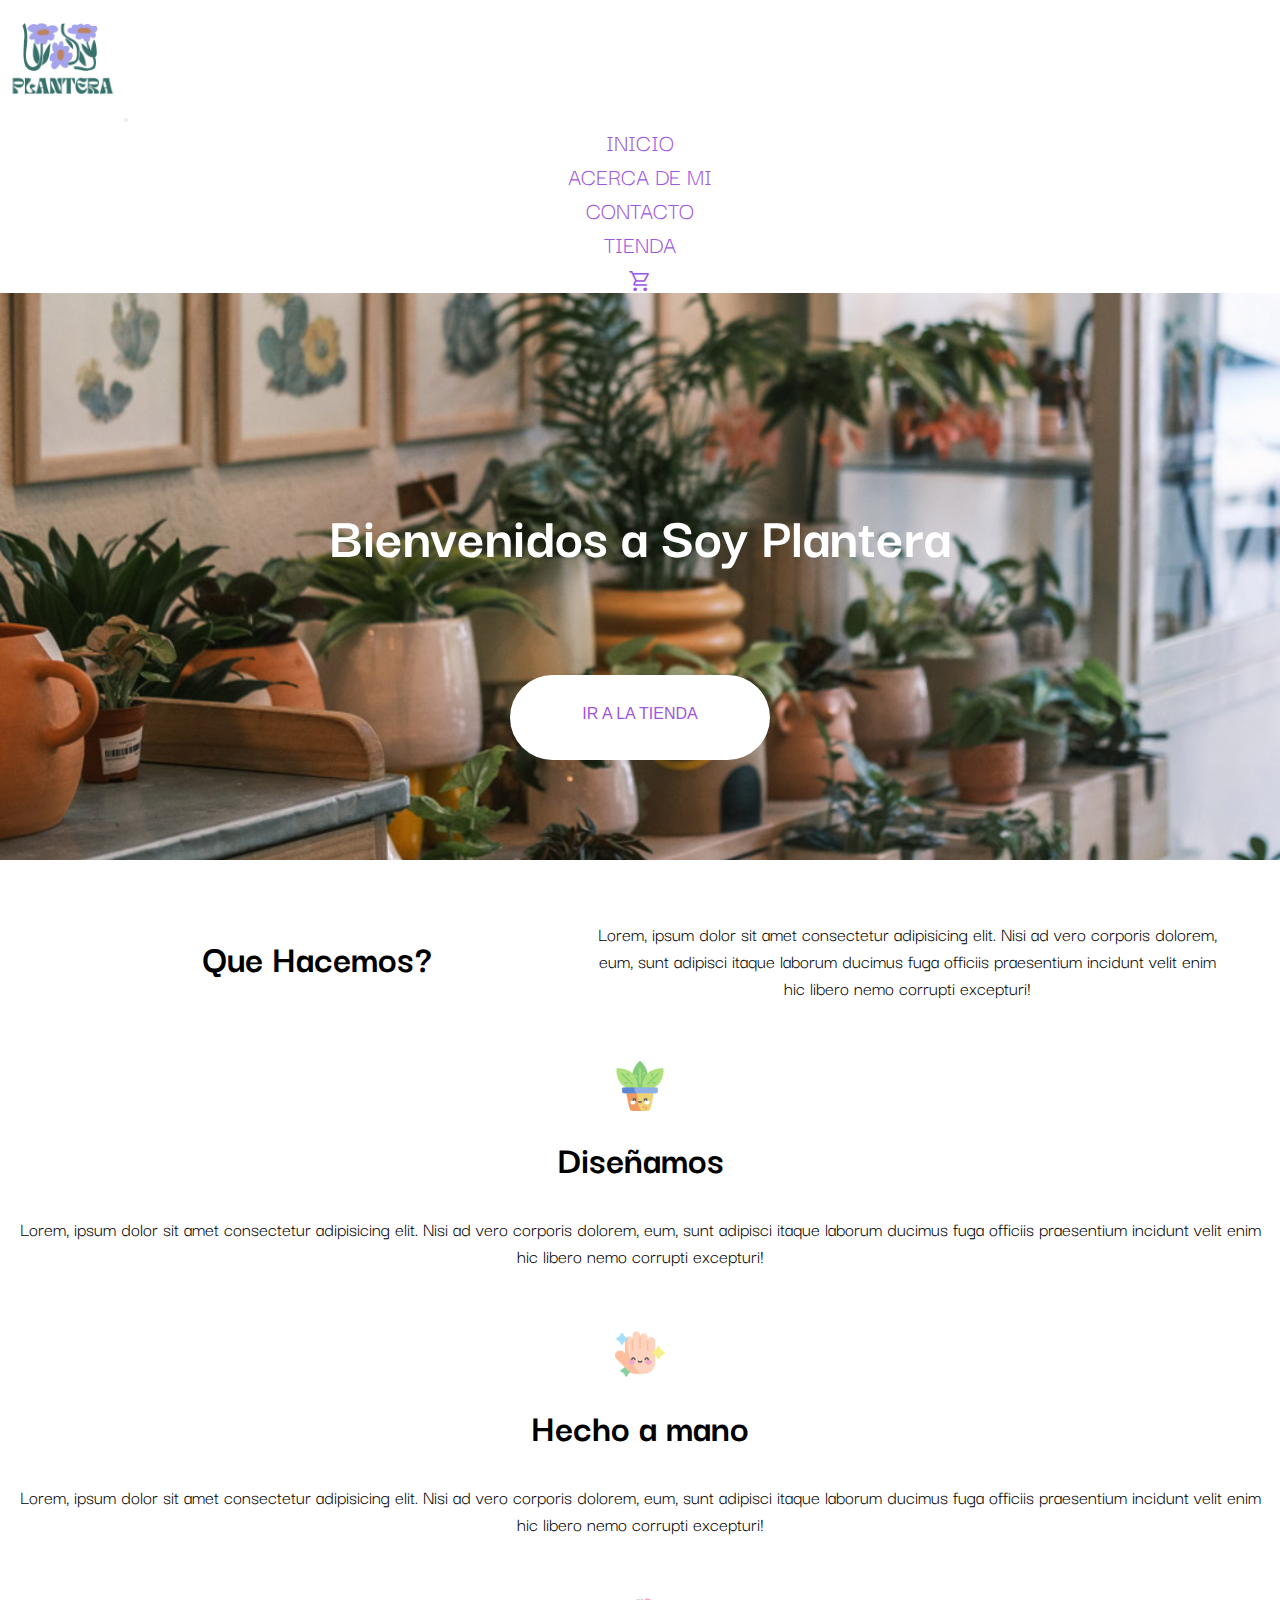
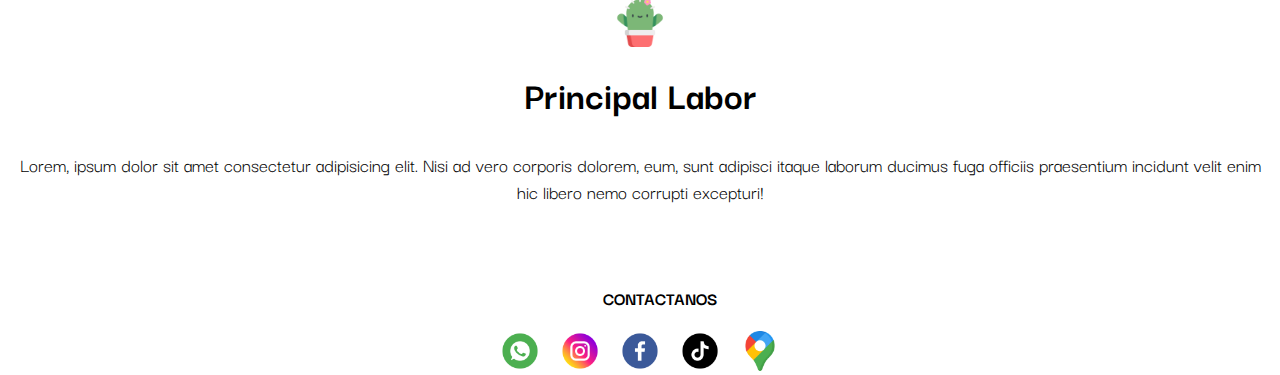
==== index.html @ 93503303 "actualice el footer" ====
<!DOCTYPE html>
<html lang="en">
<head>
    <meta charset="UTF-8">
    <meta http-equiv="X-UA-Compatible" content="IE=edge">
    <meta name="viewport" content="width=device-width, initial-scale=1.0">
    <link rel="shorcut icon" href="images/WatercolorLogo.png">
    <!-- CSS only -->
        <link href="https://cdn.jsdelivr.net/npm/bootstrap@5.2.0/dist/css/bootstrap.min.css" rel="stylesheet" integrity="sha384-gH2yIJqKdNHPEq0n4Mqa/HGKIhSkIHeL5AyhkYV8i59U5AR6csBvApHHNl/vI1Bx" crossorigin="anonymous">
    <link rel="stylesheet" href="./css/style.css">
    <link rel="stylesheet" href="./css/reset.css">
    <link rel="preconnect" href="https://fonts.googleapis.com">
    <link rel="preconnect" href="https://fonts.gstatic.com" crossorigin>
    <link href="https://fonts.googleapis.com/css2?family=Darker+Grotesque&display=swap" rel="stylesheet">
    <link rel="stylesheet" href="https://fonts.googleapis.com/css2?family=Material+Symbols+Outlined:opsz,wght,FILL,GRAD@20..48,100..700,0..1,-50..200" />
    <title>Soy Plantera</title>
</head>
<body> 
    <header class="container-fluid">
        <nav class="navbar navbar-expand-lg row">
            <div class="container-fluid">
                <a class="col-7" href="./index.html"><img class="header__Logo" src="./images/WatercolorLogo.png" alt="logo"/></a>
                <button class="navbar-toggler" type="button" data-bs-toggle="collapse" data-bs-target="#navbarNav" aria-controls="navbarNav" aria-expanded="false" aria-label="Toggle navigation">
                    <span class="navbar-toggler-icon"></span>
                </button>
                <div class="collapse navbar-collapse" id="navbarNav">
                    <ul class="navbar-nav">
                        <li class="nav-item">
                            <a class="nav-link" aria-current="page" href="./index.html">INICIO</a>
                        </li>
                        <li class="nav-item">
                            <a class="nav-link" href="./pages/acercademi.html">ACERCA DE MI</a>
                        </li>
                        <li class="nav-item">
                            <a class="nav-link" href="./pages/contacto.html">CONTACTO</a>
                        </li>
                        <li class="nav-item">
                            <a class="nav-link" href="./pages/tienda.html">TIENDA</a>
                        </li>
                        <li>
                            <a class="nav-link" href="#">
                            <span class="material-symbols-outlined">shopping_cart</span>
                            </a>    
                        </li>
                    </ul>
                </div>
            </div>
        </nav>
    </header>
    <main class="container-fluid">
        <aside class="indexMain1 row">
            <div class="col-12">
                <h1>Bienvenidos a Soy Plantera</h1>
                <a class="button" href="./pages/tienda.html">IR A LA TIENDA</a>
            </div>
        </aside>
        <aside class="indexMain2 row">
            <div class="col-12">
                <h2 class="titulos">Que Hacemos?</h2>
                <p class="parrafos">Lorem, ipsum dolor sit amet consectetur adipisicing elit. Nisi ad vero corporis dolorem, eum, sunt adipisci itaque laborum ducimus fuga officiis praesentium incidunt velit enim hic libero nemo corrupti excepturi!</p>
            </div>
        </aside>
        <aside class="row">   
            <div class="col-md-4 col-sm-12 indexMain3">
                <img class="indexEmojis" src="./images/emojis/plant.png" alt="planta con carita feliz"/>
                <h2 class="titulos">Diseñamos</h2>
                <p class="parrafos">Lorem, ipsum dolor sit amet consectetur adipisicing elit. Nisi ad vero corporis dolorem, eum, sunt adipisci itaque laborum ducimus fuga officiis praesentium incidunt velit enim hic libero nemo corrupti excepturi!</p>
            </div>
            <div class="col-md-4 col-sm-12 indexMain3">
                <img class="indexEmojis" src="./images/emojis/hand.png" alt="mano con carita feliz"/>
                <h2 class="titulos">Hecho a mano</h2>
                <p class="parrafos">Lorem, ipsum dolor sit amet consectetur adipisicing elit. Nisi ad vero corporis dolorem, eum, sunt adipisci itaque laborum ducimus fuga officiis praesentium incidunt velit enim hic libero nemo corrupti excepturi!</p>
            </div>
            <div class="col-md-4 col-sm-12 indexMain3">
                <img class="indexEmojis" src="./images/emojis/cactus.png" alt="cactus con carita feliz"/>
                <h2 class="titulos">Principal Labor</h2>
                <p class="parrafos">Lorem, ipsum dolor sit amet consectetur adipisicing elit. Nisi ad vero corporis dolorem, eum, sunt adipisci itaque laborum ducimus fuga officiis praesentium incidunt velit enim hic libero nemo corrupti excepturi!</p>
            </div>    
        </aside>
    </main>    
    <footer class="container-fluid">
        <div class="row footer">
            <h3 class="titulos">CONTACTANOS</h3>
            <nav class="navFooter">
                <ul>
                    <li class="navFooter-item">
                        <a href="https://api.whatsapp.com/send?phone=59891727977&text=Me%20interesa%20saber%20mas%20sobre%20soy%20Plantera" target="_blank">
                            <img src="./images/icons/whatsapp.png" alt="whatsapp"/>
                        </a>
                    </li>

                    <li class="navFooter-item">
                        <a href="https://www.instagram.com/soyplantera/" target="_blank">
                            <img src="./images/icons/instagram.png" alt="instagram"/>
                        </a>
                    </li>

                    <li class="navFooter-item">
                        <a href="https://www.facebook.com/Soyplantera" target="_blank">
                            <img src="./images/icons/facebook.png" alt="facebook"/>
                        </a>
                    </li>

                    <li class="navFooter-item">
                        <a href="https://www.tiktok.com/@soyplantera?lang=en" target="_blank">
                            <img src="./images/icons/tik-tok.png" alt="tik-tok"/>
                        </a>
                    </li>

                    <li class="navFooter-item">
                        <a href="https://goo.gl/maps/tW6i98KviMx4Yr199" target="_blank">
                            <img src="./images/icons/google-maps.png" alt="Ubicacion"/>
                        </a>
                    </li>
                </ul>
            </nav>
        </div>
    </footer>
    <!-- JavaScript Bundle with Popper -->
<script src="https://cdn.jsdelivr.net/npm/bootstrap@5.2.0/dist/js/bootstrap.bundle.min.js" integrity="sha384-A3rJD856KowSb7dwlZdYEkO39Gagi7vIsF0jrRAoQmDKKtQBHUuLZ9AsSv4jD4Xa" crossorigin="anonymous"></script>
</body>
</html>
---- css/style.css ----
/* CSS DE ICONOS */

.material-symbols-outlined {
  font-variation-settings:
  'FILL' 0,
  'wght' 400,
  'GRAD' 0,
  'opsz' 48
}

/* CSS DE ICONOS */
      
    body{
        background-color: ffffff;
        font-family:Arial, Helvetica, sans-serif;
    }



    /* ACA COMIENZA CSS DE HEADER */

    .header__Logo{
        width: 120px;
    }

    .navbar-nav li a{
        display: flex;
        flex-direction: row;
        justify-content: center;
        text-decoration: none;
        font-family: 'Darker Grotesque', sans-serif;
        font-size: 25px;
        list-style-type: none;
        color: #9e56e2;
    }
    .navbar-nav li a span{
        margin-top: 9px;
    }

    .navbar-nav li a:hover{
        color: rgb(46, 26, 221);
    }

    /*ACA TERMINA CSS DE HEADER*/



    /* ACA COMIENZA CSS DE INDEX */


 @media screen and (min-width: 768px){

    .indexMain2 div{
        display: flex;
        flex-wrap: wrap;
        padding: 50px 50px 50px 50px;
    }

 }
 @media screen and (max-width: 767px) {
    .indexMain2 div{
        display: flex;
        flex-direction: column;
        padding: 50px 50px 50px 50px;
    }
 }

    .indexMain1 div{
        background-image: url(../images/macetas-tipos.jpg);
        background-size: cover;
        grid-area: "indexMain1";
        display: flex;
        flex-direction: column;
        align-items: center;
       
    }
    .indexMain1 h1{
        padding: 200px 200px 100px 200px;
        font-size: 60px;
        font-family: 'Darker Grotesque', sans-serif;
        font-weight: 2000;
        color: #ffffff;
        text-align: center;
    }
    .button{
        height: 25px;
        width: 200px;
        padding: 30px;
        background-color: #ffffff;
        text-decoration: none;
        border-radius: 50px;
        color: #9e56e2;
        text-align: center;
        margin-bottom: 100px;
        transition: all 1.2s ease;
    }
    .button:hover{
        background-color: #9e56e2;
        color: #ffffff;
    }

    
    .indexMain2 div{
        display: flex;
        flex-wrap: nowrap;
        padding: 50px 50px 50px 50px;
    }

    .indexMain3{
    display: flex;
    flex-direction: row;
    flex-wrap: wrap;
    justify-content: center;
    justify-items: center;
    margin-bottom: 50px;
    }

    .titulos{
        font-family: 'Darker Grotesque', sans-serif;
        padding: 20px;
        width: 100%;
        text-align: center;
    }
    .parrafos{
        font-family: 'Darker Grotesque', sans-serif;
        font-size: 20px;
        text-align: center;
        padding: 10px;
    }
    .indexEmojis{
        height: 50px;
        width: 50px;
        padding: 0px;
    }
    /* ACA TERMINA CSS DE INDEX */






    /* ACA COMIENZA CSS DE FOOTER */
    .footer{
        display: flex;
        flex-direction: column;
        align-items: stretch;
    }
    
    .encabezadoFooter{
        padding: 20px;
        font-size: 25px;
        font-family: 'Darker Grotesque', sans-serif;
        }
    .navFooter ul{
        display: flex;
        flex-direction: row;
        flex-wrap: nowrap;
        align-items: center;
        justify-content: center;
        list-style-type: none;
        }
    .navFooter-item a img{
        height: 40px;
        width: 40px;
        margin: 0px 10px 0px 10px;
        transition: all 0.2s;
        }
    .navFooter-item a img:hover{
        height: 42px;
        width: 42px;
    }

    /* TERMINA CSS DE FOOTER*/  
    /* COMIENZA CSS DE ACERCADEMI */

        .main{
            grid-area: "mainAcerca";
            display: flex;
            flex-direction: column;
            justify-content: center;
            
        }    
        .mainAcerca1{
            display: flex;
            flex-direction: row;
            flex-wrap: wrap;
            justify-content: center;
            padding: 30px;
        }
        .mainAcerca1 img{
            width: 49%;
            border-radius: 30px;
        }
        .mainAcerca1 label{
            width: 49%;
        }
        .mainAcerca2{
            display: flex;
            flex-direction: row;
            align-items: center;
            padding-left: 100px;
        } 

             /* TERMINA CSS DE ACERCADEMI */
            /* COMIENZA CSS DE CONTACTO */
    
        .mainContacto{
            display: flex;
            flex-direction: row;
            flex-wrap: nowrap;
            justify-content: space-around;
        }
        .mainContacto img{
            height: 450px;
            border-radius: 100%;
            margin-left: -200px;
        }

        .formContacto form{
            width: 750px;
            display: flex;
            flex-direction: column;
            flex-wrap: nowrap;
            justify-content: center;
            align-items: center;
        }
        .datos{
            display: flex;
            flex-direction: column;
            justify-content: center;
            align-content: space-between;
            width: 90%;
        }
        .datos input, textarea{
            margin: 15px;
            padding: 10px;
            background-color: #ececec;
            border: none;
        }
        ::placeholder{
            font-family: Arial, Helvetica, sans-serif;
            color: #9e56e2;
            font-size: 18px;   
        }
        .botones input{
            margin: 20px;
            padding: 10px;
            border-radius: 30px;
            border: none;
            color: #9e56e2;
            background-color: #ececec;
            transition: 0.75s;
        }
        .botones input:hover{
            background-color: #9e56e2;
            color: #ffffff;
        }

        /* TERMINA CSS DE CONTACTO */
        /* COMIENZA CSS DE TIENDA */
        .tienda{
            display: flex;
            flex-direction: row;
            flex-wrap: wrap;
        }
        .productos{
            display: flex;
            flex-direction: row;
            flex-wrap: wrap;
            
        }
        .tiendaProducto{
            width: 23%;
            display: flex;
            flex-direction: column;
            align-items: flex-start;
            justify-content: right;
            margin: 1%;
            transition: 1s;
        }
        .tiendaProducto a{
            font-family: 'Darker Grotesque', sans-serif;
            font-size: 18px;
            text-decoration: none;
            color: #9e56e2;
            text-align: left;
        }
        .tiendaProducto img{
            width: 100%;
            height: 100%;
            transition: all 0.5s;
        }
        .tiendaProducto.tiendaProducto:hover{
            opacity: 0.5;
        }
        /* TERMINA CSS DE TIENDA */
        /* COMIENZA CSS DE PRODUCTOS */
    
        .productoDatos{
            display: flex;
            flex-direction: row;
            flex-wrap: nowrap;
            align-items: center;
        }
        .datos{
            display: flex;
            flex-direction: column;
            padding: 20px;
        
        }
        .productoDatos img{
            width: 45%;
            padding: 20px;
        }
        .productoDatos h1, h2{
            font-family: 'Darker Grotesque', sans-serif;
            font-size: 40px;
        }
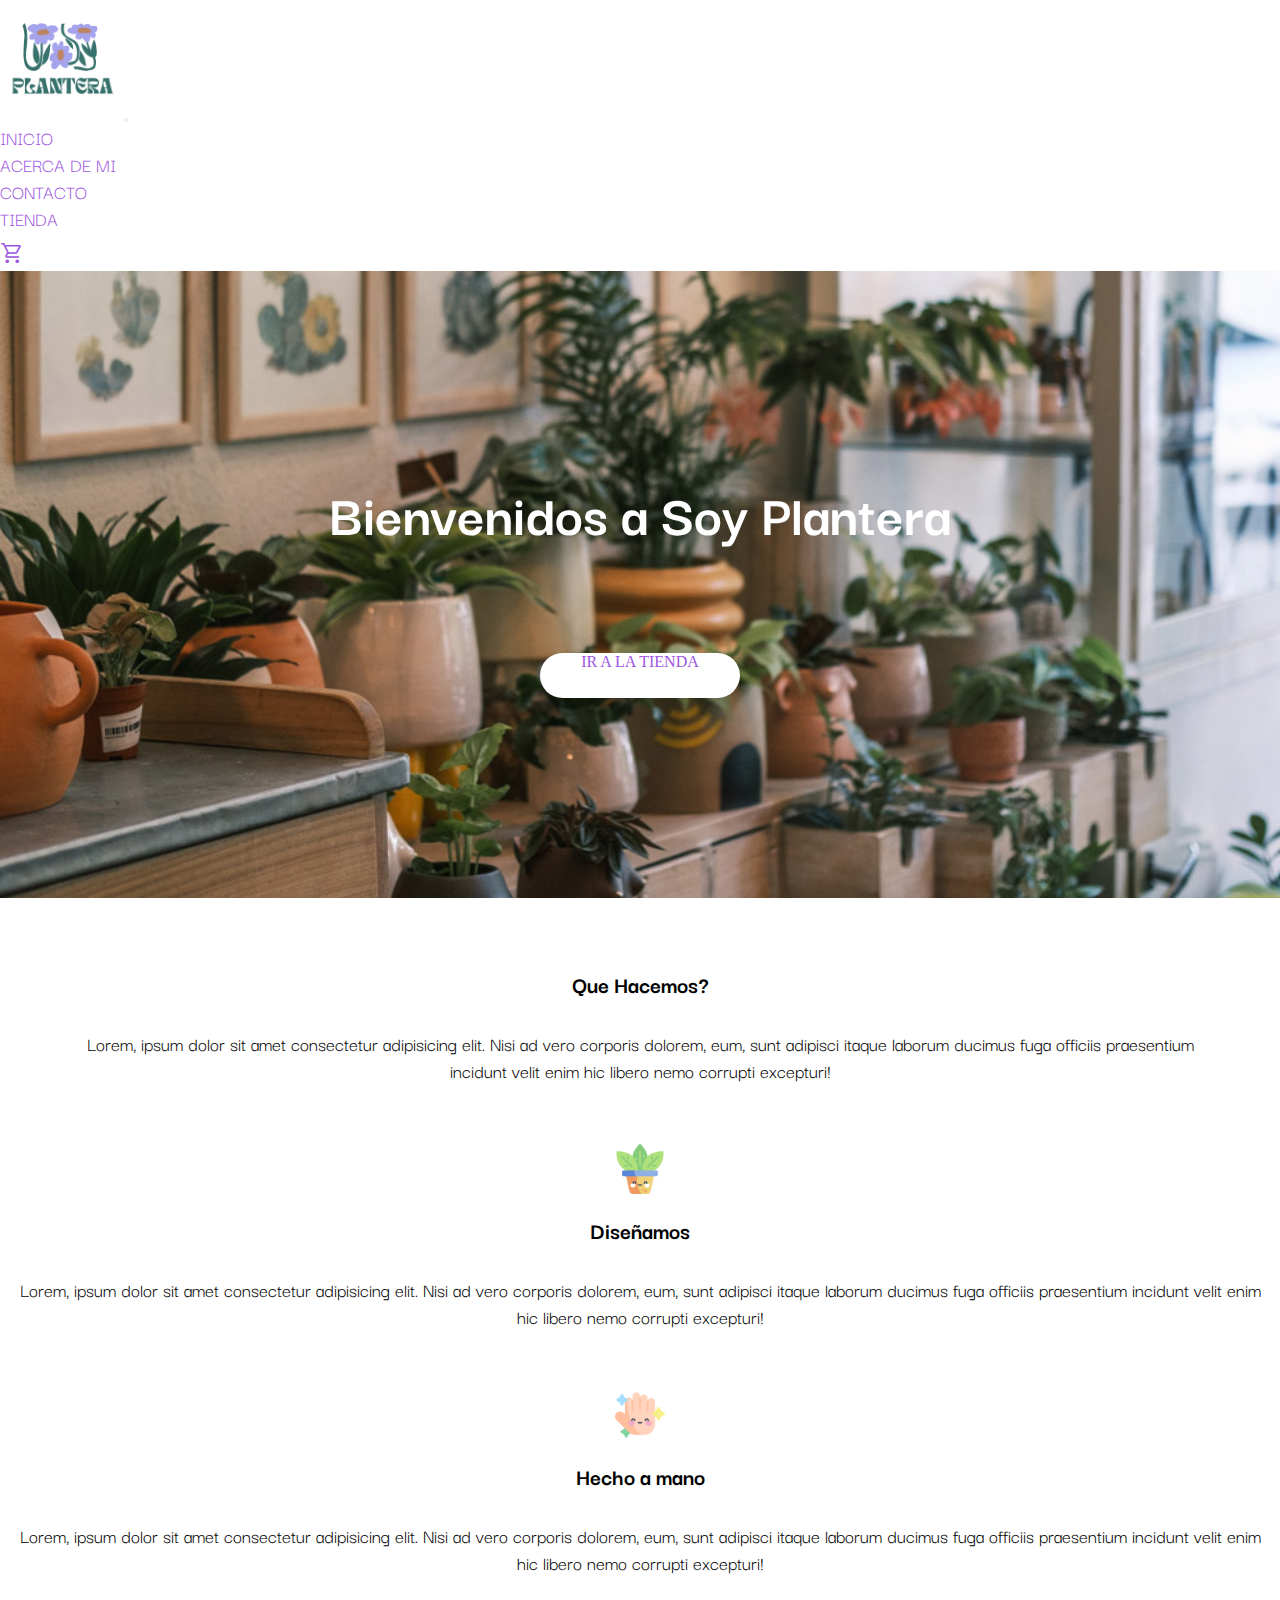
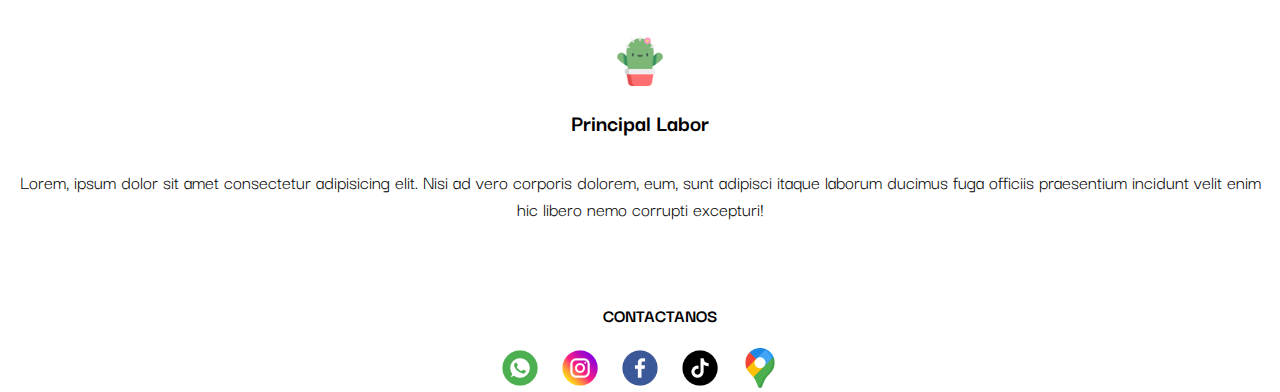
==== commit 508f32d6: "hice maquetado con bootstrap de todas las paginas y borre paginas de productos repetidos. Coloque un" ====
--- a/index.html
+++ b/index.html
@@ -19,7 +19,7 @@
     <header class="container-fluid">
         <nav class="navbar navbar-expand-lg row">
             <div class="container-fluid">
-                <a class="col-7" href="./index.html"><img class="header__Logo" src="./images/WatercolorLogo.png" alt="logo"/></a>
+                <a class="col-8" href="./index.html"><img class="header__Logo" src="./images/WatercolorLogo.png" alt="logo"/></a>
                 <button class="navbar-toggler" type="button" data-bs-toggle="collapse" data-bs-target="#navbarNav" aria-controls="navbarNav" aria-expanded="false" aria-label="Toggle navigation">
                     <span class="navbar-toggler-icon"></span>
                 </button>
--- a/css/style.css
+++ b/css/style.css
@@ -1,4 +1,5 @@
-/* CSS DE ICONOS */
+
+/*ICONOS */
 
 .material-symbols-outlined {
   font-variation-settings:
@@ -8,30 +9,25 @@
   'opsz' 48
 }
 
-/* CSS DE ICONOS */
-      
-    body{
-        background-color: ffffff;
-        font-family:Arial, Helvetica, sans-serif;
-    }
-
-
-
-    /* ACA COMIENZA CSS DE HEADER */
+/*ICONOS */
+ 
+
+
+
+
+/*HEADER */
 
     .header__Logo{
         width: 120px;
     }
 
     .navbar-nav li a{
-        display: flex;
-        flex-direction: row;
-        justify-content: center;
         text-decoration: none;
         font-family: 'Darker Grotesque', sans-serif;
-        font-size: 25px;
+        font-size: 20px;
         list-style-type: none;
         color: #9e56e2;
+        
     }
     .navbar-nav li a span{
         margin-top: 9px;
@@ -41,22 +37,123 @@
         color: rgb(46, 26, 221);
     }
 
-    /*ACA TERMINA CSS DE HEADER*/
-
-
-
-    /* ACA COMIENZA CSS DE INDEX */
-
-
- @media screen and (min-width: 768px){
+/*HEADER*/
+
+
+
+
+
+/* FOOTER */
+.footer{
+    display: flex;
+    flex-direction: column;
+    align-items: stretch;
+}
+
+.encabezadoFooter{
+    padding: 20px;
+    font-size: 25px;
+    font-family: 'Darker Grotesque', sans-serif;
+    }
+.navFooter ul{
+    display: flex;
+    flex-direction: row;
+    flex-wrap: nowrap;
+    align-items: center;
+    justify-content: center;
+    list-style-type: none;
+    }
+.navFooter-item a img{
+    height: 40px;
+    width: 40px;
+    margin: 0px 10px 0px 10px;
+    transition: all 0.2s;
+    }
+.navFooter-item a img:hover{
+    height: 42px;
+    width: 42px;
+}
+/*FOOTER*/  
+
+
+
+
+
+/*MAIN DE INDEX */
+
+.indexMain1 div{
+    background-image: url(../images/macetas-tipos.jpg);
+    background-size: cover;
+    grid-area: "indexMain1";
+    display: flex;
+    flex-direction: column;
+    align-items: center;
+   
+}
+.indexMain1 h1{
+    padding: 200px 200px 100px 200px;
+    font-size: 60px;
+    font-family: 'Darker Grotesque', sans-serif;
+    font-weight: 2000;
+    color: #ffffff;
+    text-align: center;
+}
+.button{
+    height: 25px;
+    width: 200px;
+    padding-bottom: 20px;
+    background-color: #ffffff;
+    text-decoration: none;
+    border-radius: 50px;
+    color: #9e56e2;
+    text-align: center;
+    margin-bottom: 200px;
+    transition: all 1.2s ease;
+}
+.button:hover{
+    background-color: #9e56e2;
+    color: #ffffff;
+}
+.indexMain2 div{
+    display: flex;
+    flex-wrap: nowrap;
+    padding: 50px 50px 50px 50px;
+}
+.indexMain3{
+display: flex;
+flex-direction: row;
+flex-wrap: wrap;
+justify-content: center;
+justify-items: center;
+margin-bottom: 50px;
+}
+.titulos{
+    font-family: 'Darker Grotesque', sans-serif;
+    padding: 20px;
+    width: 100%;
+    text-align: center;
+}
+.parrafos{
+    font-family: 'Darker Grotesque', sans-serif;
+    font-size: 20px;
+    text-align: center;
+    padding: 10px;
+}
+.indexEmojis{
+    height: 50px;
+    width: 50px;
+    padding: 0px;
+}
+
+@media screen and (min-width: 768px){
 
     .indexMain2 div{
         display: flex;
         flex-wrap: wrap;
         padding: 50px 50px 50px 50px;
     }
-
  }
+
  @media screen and (max-width: 767px) {
     .indexMain2 div{
         display: flex;
@@ -65,254 +162,145 @@
     }
  }
 
-    .indexMain1 div{
-        background-image: url(../images/macetas-tipos.jpg);
-        background-size: cover;
-        grid-area: "indexMain1";
-        display: flex;
-        flex-direction: column;
-        align-items: center;
-       
-    }
-    .indexMain1 h1{
-        padding: 200px 200px 100px 200px;
-        font-size: 60px;
-        font-family: 'Darker Grotesque', sans-serif;
-        font-weight: 2000;
-        color: #ffffff;
-        text-align: center;
-    }
-    .button{
-        height: 25px;
-        width: 200px;
-        padding: 30px;
-        background-color: #ffffff;
-        text-decoration: none;
-        border-radius: 50px;
+/* MAIN DE INDEX */
+
+
+
+
+
+/* MAIN DE ACERCADEMI */
+    
+@media screen and (min-width: 768px){
+ 
+.mainAcerca2{
+    margin-top: 100px;
+    display: flex;
+    flex-direction: row;
+    align-items: center;
+    padding-left: 100px;
+} 
+}
+@media screen and (max-width: 767px) {
+.mainAcerca2{
+    margin-top: 50px;
+    display: flex;
+    flex-direction: column;
+    align-items: center;
+}  
+}
+    
+/* MAIN DE ACERCADEMI */
+    
+
+
+
+
+/* MAIN DE CONTACTO */
+    
+.formContacto form{
+    display: flex;
+    flex-direction: column;
+    flex-wrap: nowrap;
+    justify-content: center;
+    align-items: center;
+}
+.datos{
+    display: flex;
+    flex-direction: column;
+    justify-content: center;
+    align-content: space-between;
+    width: 90%;
+}
+.datos input, textarea{
+    margin: 15px;
+    padding: 10px;
+    background-color: #ececec;
+    border: none;
+}
+::placeholder{
+    font-family: Arial, Helvetica, sans-serif;
+    color: #9e56e2;
+    font-size: 18px;   
+}
+.botones input{
+    margin: 20px;
+    padding: 10px;
+    border-radius: 30px;
+    border: none;
+    color: #9e56e2;
+    background-color: #ececec;
+    transition: 0.75s;
+}
+.botones input:hover{
+    background-color: #9e56e2;
+    color: #ffffff;
+}
+
+@media screen and (max-width: 768px) {
+    ::placeholder{
+        font-family: Arial, Helvetica, sans-serif;
         color: #9e56e2;
-        text-align: center;
-        margin-bottom: 100px;
-        transition: all 1.2s ease;
-    }
-    .button:hover{
-        background-color: #9e56e2;
-        color: #ffffff;
-    }
-
-    
-    .indexMain2 div{
-        display: flex;
-        flex-wrap: nowrap;
-        padding: 50px 50px 50px 50px;
-    }
-
-    .indexMain3{
-    display: flex;
-    flex-direction: row;
-    flex-wrap: wrap;
+        font-size: 15px;  
+    }
+}
+/* MAIN DE CONTACTO */
+
+
+
+
+
+/* MAIN DE TIENDA */
+
+.tiendaProducto{
+    display: flex;
+    flex-direction: column;
+    align-items: flex-start;
+    justify-content: right;
+    transition: 1s;
+}
+.tiendaProducto a{
+    font-family: 'Darker Grotesque', sans-serif;
+    font-size: 22px;
+    text-decoration: none;
+    color: #9e56e2;
+    text-align: left;
+    
+}
+.tiendaProducto img{
+    width: 100%;
+    height: 100%;
+    transition: all 0.5s;
+}
+.tiendaProducto.tiendaProducto:hover{
+    opacity: 0.5;
+} 
+
+@media screen and (max-width: 768px) {
+
+    .tiendaProducto.tiendaProducto:hover{
+        opacity: 1;
+    } 
+
+    .tiendaProducto.tiendaProducto:active{
+        opacity: 0.5;
+    }
+
+        }
+/* MAIN DE TIENDA */
+
+
+
+
+
+/* MAIN DE PRODUCTOS */
+      
+.producto{
+    text-align: left;
+    font-family: 'Darker Grotesque', sans-serif;
+    margin-top: 30px;
+    display: flex;
+    flex-direction: column;
     justify-content: center;
-    justify-items: center;
-    margin-bottom: 50px;
-    }
-
-    .titulos{
-        font-family: 'Darker Grotesque', sans-serif;
-        padding: 20px;
-        width: 100%;
-        text-align: center;
-    }
-    .parrafos{
-        font-family: 'Darker Grotesque', sans-serif;
-        font-size: 20px;
-        text-align: center;
-        padding: 10px;
-    }
-    .indexEmojis{
-        height: 50px;
-        width: 50px;
-        padding: 0px;
-    }
-    /* ACA TERMINA CSS DE INDEX */
-
-
-
-
-
-
-    /* ACA COMIENZA CSS DE FOOTER */
-    .footer{
-        display: flex;
-        flex-direction: column;
-        align-items: stretch;
-    }
-    
-    .encabezadoFooter{
-        padding: 20px;
-        font-size: 25px;
-        font-family: 'Darker Grotesque', sans-serif;
-        }
-    .navFooter ul{
-        display: flex;
-        flex-direction: row;
-        flex-wrap: nowrap;
-        align-items: center;
-        justify-content: center;
-        list-style-type: none;
-        }
-    .navFooter-item a img{
-        height: 40px;
-        width: 40px;
-        margin: 0px 10px 0px 10px;
-        transition: all 0.2s;
-        }
-    .navFooter-item a img:hover{
-        height: 42px;
-        width: 42px;
-    }
-
-    /* TERMINA CSS DE FOOTER*/  
-    /* COMIENZA CSS DE ACERCADEMI */
-
-        .main{
-            grid-area: "mainAcerca";
-            display: flex;
-            flex-direction: column;
-            justify-content: center;
-            
-        }    
-        .mainAcerca1{
-            display: flex;
-            flex-direction: row;
-            flex-wrap: wrap;
-            justify-content: center;
-            padding: 30px;
-        }
-        .mainAcerca1 img{
-            width: 49%;
-            border-radius: 30px;
-        }
-        .mainAcerca1 label{
-            width: 49%;
-        }
-        .mainAcerca2{
-            display: flex;
-            flex-direction: row;
-            align-items: center;
-            padding-left: 100px;
-        } 
-
-             /* TERMINA CSS DE ACERCADEMI */
-            /* COMIENZA CSS DE CONTACTO */
-    
-        .mainContacto{
-            display: flex;
-            flex-direction: row;
-            flex-wrap: nowrap;
-            justify-content: space-around;
-        }
-        .mainContacto img{
-            height: 450px;
-            border-radius: 100%;
-            margin-left: -200px;
-        }
-
-        .formContacto form{
-            width: 750px;
-            display: flex;
-            flex-direction: column;
-            flex-wrap: nowrap;
-            justify-content: center;
-            align-items: center;
-        }
-        .datos{
-            display: flex;
-            flex-direction: column;
-            justify-content: center;
-            align-content: space-between;
-            width: 90%;
-        }
-        .datos input, textarea{
-            margin: 15px;
-            padding: 10px;
-            background-color: #ececec;
-            border: none;
-        }
-        ::placeholder{
-            font-family: Arial, Helvetica, sans-serif;
-            color: #9e56e2;
-            font-size: 18px;   
-        }
-        .botones input{
-            margin: 20px;
-            padding: 10px;
-            border-radius: 30px;
-            border: none;
-            color: #9e56e2;
-            background-color: #ececec;
-            transition: 0.75s;
-        }
-        .botones input:hover{
-            background-color: #9e56e2;
-            color: #ffffff;
-        }
-
-        /* TERMINA CSS DE CONTACTO */
-        /* COMIENZA CSS DE TIENDA */
-        .tienda{
-            display: flex;
-            flex-direction: row;
-            flex-wrap: wrap;
-        }
-        .productos{
-            display: flex;
-            flex-direction: row;
-            flex-wrap: wrap;
-            
-        }
-        .tiendaProducto{
-            width: 23%;
-            display: flex;
-            flex-direction: column;
-            align-items: flex-start;
-            justify-content: right;
-            margin: 1%;
-            transition: 1s;
-        }
-        .tiendaProducto a{
-            font-family: 'Darker Grotesque', sans-serif;
-            font-size: 18px;
-            text-decoration: none;
-            color: #9e56e2;
-            text-align: left;
-        }
-        .tiendaProducto img{
-            width: 100%;
-            height: 100%;
-            transition: all 0.5s;
-        }
-        .tiendaProducto.tiendaProducto:hover{
-            opacity: 0.5;
-        }
-        /* TERMINA CSS DE TIENDA */
-        /* COMIENZA CSS DE PRODUCTOS */
-    
-        .productoDatos{
-            display: flex;
-            flex-direction: row;
-            flex-wrap: nowrap;
-            align-items: center;
-        }
-        .datos{
-            display: flex;
-            flex-direction: column;
-            padding: 20px;
-        
-        }
-        .productoDatos img{
-            width: 45%;
-            padding: 20px;
-        }
-        .productoDatos h1, h2{
-            font-family: 'Darker Grotesque', sans-serif;
-            font-size: 40px;
-        }+    align-items: stretch;
+}
+/* MAIN DE PRODUCTOS */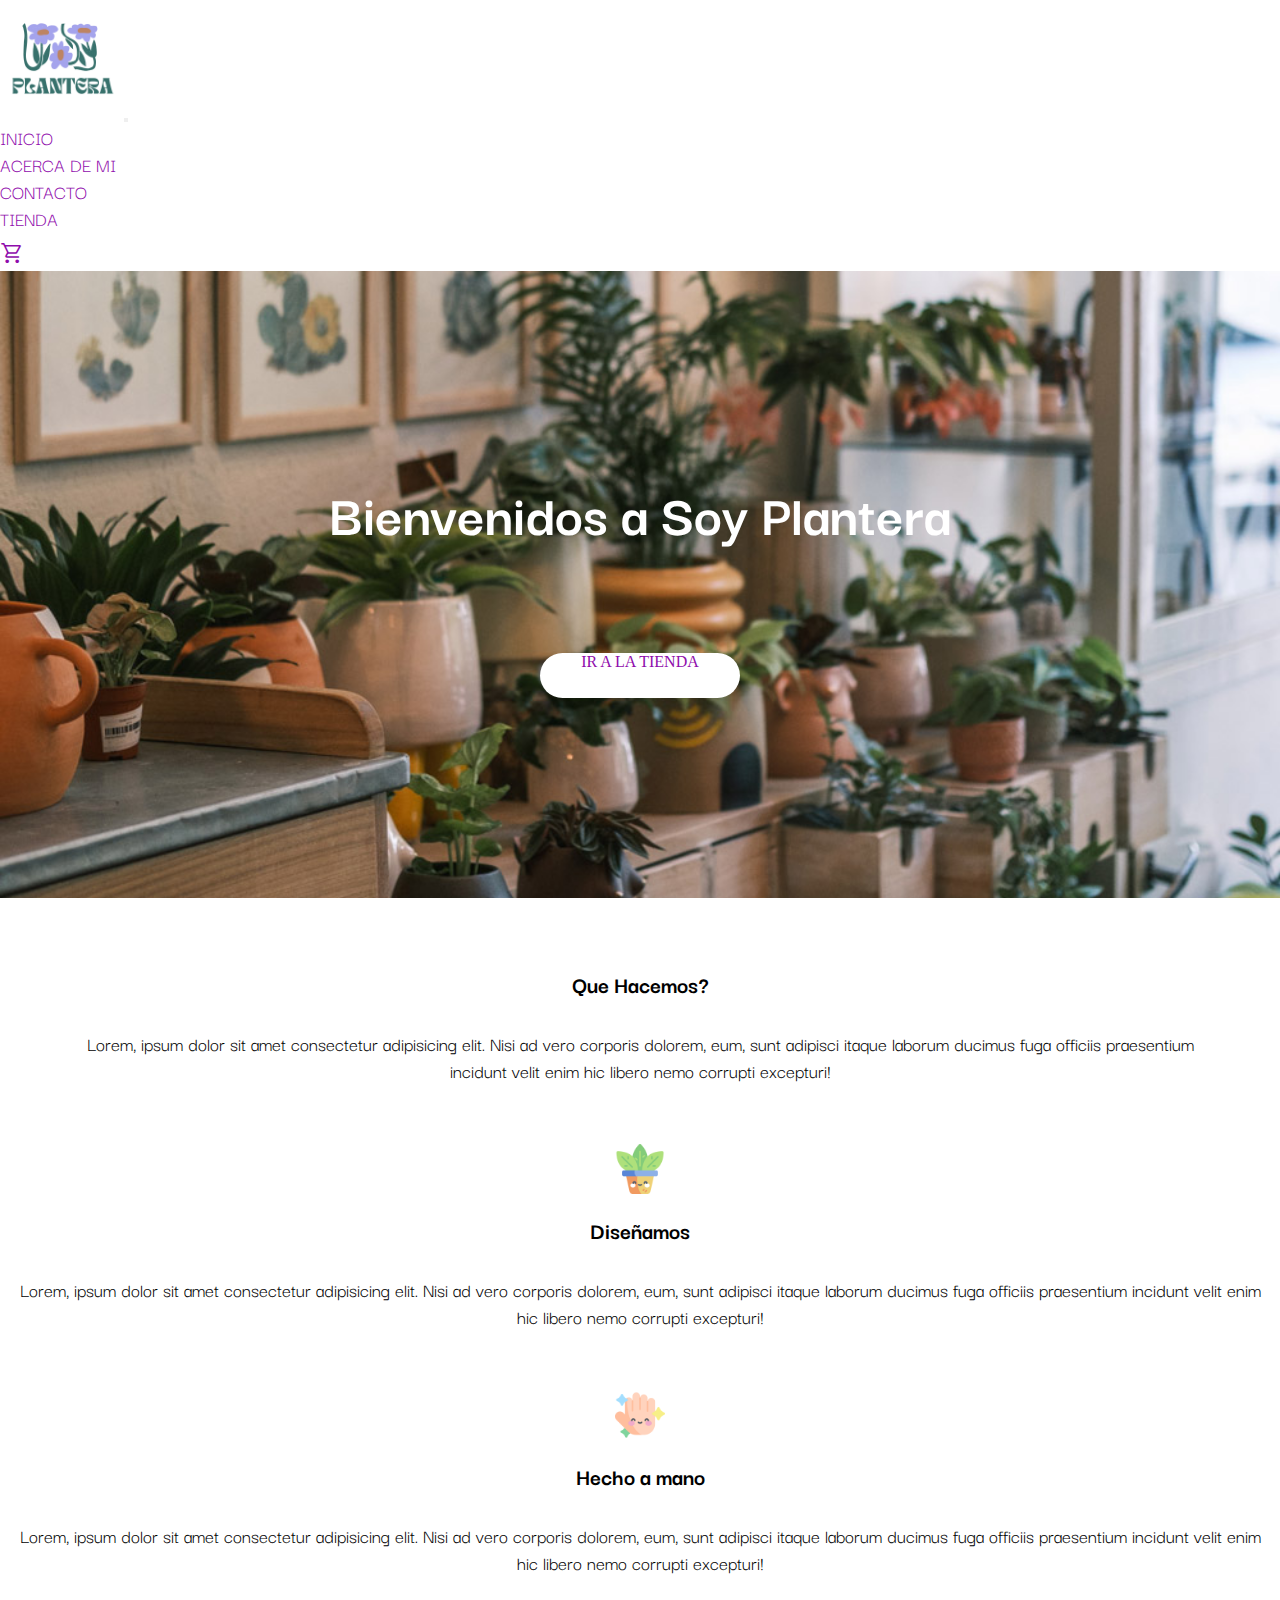
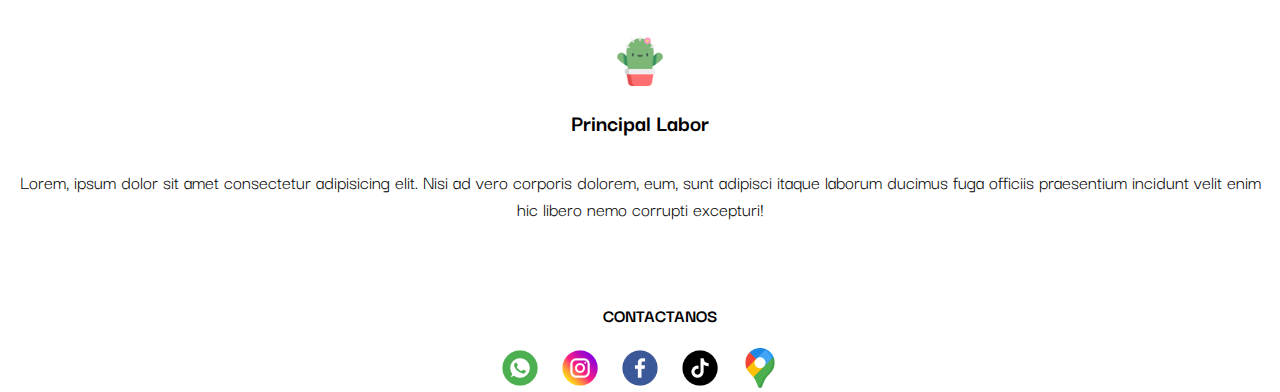
==== commit 486f9128: "arregle el efecto hover en la tienda" ====
--- a/index.html
+++ b/index.html
@@ -7,7 +7,7 @@
     <link rel="shorcut icon" href="images/WatercolorLogo.png">
     <!-- CSS only -->
         <link href="https://cdn.jsdelivr.net/npm/bootstrap@5.2.0/dist/css/bootstrap.min.css" rel="stylesheet" integrity="sha384-gH2yIJqKdNHPEq0n4Mqa/HGKIhSkIHeL5AyhkYV8i59U5AR6csBvApHHNl/vI1Bx" crossorigin="anonymous">
-    <link rel="stylesheet" href="./css/style.css">
+    <link rel="stylesheet" href="./css/styles.css">
     <link rel="stylesheet" href="./css/reset.css">
     <link rel="preconnect" href="https://fonts.googleapis.com">
     <link rel="preconnect" href="https://fonts.gstatic.com" crossorigin>
@@ -60,7 +60,7 @@
                 <p class="parrafos">Lorem, ipsum dolor sit amet consectetur adipisicing elit. Nisi ad vero corporis dolorem, eum, sunt adipisci itaque laborum ducimus fuga officiis praesentium incidunt velit enim hic libero nemo corrupti excepturi!</p>
             </div>
         </aside>
-        <aside class="row">   
+        <aside class="row">
             <div class="col-md-4 col-sm-12 indexMain3">
                 <img class="indexEmojis" src="./images/emojis/plant.png" alt="planta con carita feliz"/>
                 <h2 class="titulos">Diseñamos</h2>
@@ -80,8 +80,8 @@
     </main>    
     <footer class="container-fluid">
         <div class="row footer">
-            <h3 class="titulos">CONTACTANOS</h3>
-            <nav class="navFooter">
+            <h3 class="titulos col-12">CONTACTANOS</h3>
+            <nav class="navFooter col-12">
                 <ul>
                     <li class="navFooter-item">
                         <a href="https://api.whatsapp.com/send?phone=59891727977&text=Me%20interesa%20saber%20mas%20sobre%20soy%20Plantera" target="_blank">
--- a/css/styles.css
+++ b/css/styles.css
@@ -0,0 +1,283 @@
+* {
+  padding: 0;
+  margin: 0;
+}
+
+/*ICONOS */
+.material-symbols-outlined {
+  font-variation-settings: "FILL" 0, "wght" 400, "GRAD" 0, "opsz" 48;
+}
+
+/*ICONOS */
+/*HEADER */
+.header__Logo {
+  width: 120px;
+}
+
+.navbar-nav li a {
+  text-decoration: none;
+  font-family: "Darker Grotesque", sans-serif;
+  font-size: 20px;
+  list-style-type: none;
+  color: #8f0cac;
+}
+.navbar-nav li a span {
+  margin-top: 9px;
+}
+.navbar-nav li a:hover {
+  color: #399814;
+}
+
+/*HEADER*/
+/* FOOTER */
+.footer {
+  display: flex;
+  flex-direction: column;
+  align-items: stretch;
+}
+
+.encabezadoFooter {
+  padding: 20px;
+  font-size: 25px;
+  font-family: "Darker Grotesque", sans-serif;
+}
+
+.navFooter ul {
+  display: flex;
+  flex-direction: row;
+  flex-wrap: nowrap;
+  align-items: center;
+  justify-content: center;
+  list-style-type: none;
+}
+
+.navFooter-item a img {
+  height: 40px;
+  width: 40px;
+  margin: 0px 10px 0px 10px;
+  transition: all 0.2s;
+}
+.navFooter-item a img:hover {
+  height: 42px;
+  width: 42px;
+}
+
+/*FOOTER*/
+/*MAIN DE INDEX */
+.indexMain1 div {
+  background-image: url(../images/macetas-tipos.jpg);
+  background-size: cover;
+  grid-area: "indexMain1";
+  display: flex;
+  flex-direction: column;
+  align-items: center;
+}
+.indexMain1 div h1 {
+  padding: 200px 200px 100px 200px;
+  font-size: 60px;
+  font-family: "Darker Grotesque", sans-serif;
+  font-weight: 2000;
+  color: #ffffff;
+  text-align: center;
+}
+
+.button {
+  height: 25px;
+  width: 200px;
+  padding-bottom: 20px;
+  background-color: #ffffff;
+  text-decoration: none;
+  border-radius: 50px;
+  color: #8f0cac;
+  text-align: center;
+  margin-bottom: 200px;
+  transition: all 1.2s ease;
+}
+.button:hover {
+  background-color: #8f0cac;
+  color: #ffffff;
+}
+
+.indexMain2 div {
+  display: flex;
+  flex-wrap: nowrap;
+  padding: 50px 50px 50px 50px;
+}
+
+.indexMain3 {
+  display: flex;
+  flex-direction: row;
+  flex-wrap: wrap;
+  justify-content: center;
+  justify-items: center;
+  margin-bottom: 50px;
+}
+
+.titulos {
+  font-family: "Darker Grotesque", sans-serif;
+  padding: 20px;
+  width: 100%;
+  text-align: center;
+}
+
+.parrafos {
+  font-family: "Darker Grotesque", sans-serif;
+  font-size: 20px;
+  text-align: center;
+  padding: 10px;
+}
+
+.indexEmojis {
+  height: 50px;
+  width: 50px;
+  padding: 0px;
+}
+
+@media screen and (min-width: 768px) {
+  .indexMain2 div {
+    display: flex;
+    flex-wrap: wrap;
+    padding: 50px 50px 50px 50px;
+  }
+}
+@media screen and (max-width: 767px) {
+  .indexMain2 div {
+    display: flex;
+    flex-direction: column;
+    padding: 50px 50px 50px 50px;
+  }
+}
+/* MAIN DE INDEX */
+/* MAIN DE ACERCADEMI */
+@media screen and (min-width: 768px) {
+  .mainAcerca2 {
+    margin-top: 100px;
+    display: flex;
+    flex-direction: row;
+    align-items: center;
+    padding-left: 100px;
+  }
+}
+@media screen and (max-width: 767px) {
+  .mainAcerca2 {
+    margin-top: 50px;
+    display: flex;
+    flex-direction: column;
+    align-items: center;
+  }
+}
+/* MAIN DE ACERCADEMI */
+/* MAIN DE CONTACTO */
+.formContacto form {
+  display: flex;
+  flex-direction: column;
+  flex-wrap: nowrap;
+  justify-content: center;
+  align-items: center;
+}
+
+.datos {
+  display: flex;
+  flex-direction: column;
+  justify-content: center;
+  align-content: space-between;
+  width: 90%;
+}
+.datos input, .datos textarea {
+  margin: 15px;
+  padding: 10px;
+  background-color: #ececec;
+  border: none;
+}
+
+::-moz-placeholder {
+  font-family: Arial, Helvetica, sans-serif;
+  color: #8f0cac;
+  font-size: 18px;
+}
+
+:-ms-input-placeholder {
+  font-family: Arial, Helvetica, sans-serif;
+  color: #8f0cac;
+  font-size: 18px;
+}
+
+::placeholder {
+  font-family: Arial, Helvetica, sans-serif;
+  color: #8f0cac;
+  font-size: 18px;
+}
+
+@media screen and (max-width: 768px) {
+  ::-moz-placeholder {
+    font-family: Arial, Helvetica, sans-serif;
+    color: #8f0cac;
+    font-size: 15px;
+  }
+  :-ms-input-placeholder {
+    font-family: Arial, Helvetica, sans-serif;
+    color: #8f0cac;
+    font-size: 15px;
+  }
+  ::placeholder {
+    font-family: Arial, Helvetica, sans-serif;
+    color: #8f0cac;
+    font-size: 15px;
+  }
+}
+/* MAIN DE CONTACTO */
+/* MAIN DE TIENDA */
+.tiendaProducto {
+  display: flex;
+  flex-direction: column;
+  align-items: flex-start;
+  justify-content: right;
+  transition: 1s;
+}
+.tiendaProducto a {
+  font-family: "Darker Grotesque", sans-serif;
+  font-size: 22px;
+  text-decoration: none;
+  color: #8f0cac;
+  text-align: left;
+  overflow: hidden;
+}
+.tiendaProducto a img {
+  width: 100%;
+  height: 100%;
+  transition: all 0.5s;
+}
+.tiendaProducto a img:hover {
+  transform: scale(1.2);
+}
+.tiendaProducto a img:active {
+  opacity: 0.5;
+}
+
+/* MAIN DE TIENDA */
+/* MAIN DE PRODUCTOS */
+.producto {
+  text-align: left;
+  font-family: "Darker Grotesque", sans-serif;
+  margin-top: 30px;
+  display: flex;
+  flex-direction: column;
+  justify-content: center;
+  align-items: stretch;
+}
+
+/* MAIN DE PRODUCTOS */
+.botones input {
+  font-size: 20px;
+  margin: 20px;
+  padding: 10px;
+  border-radius: 30px;
+  border: none;
+  color: #8f0cac;
+  background-color: #ececec;
+  transition: 0.75s;
+}
+.botones input:hover {
+  background-color: #8f0cac;
+  color: #ffffff;
+}/*# sourceMappingURL=styles.css.map */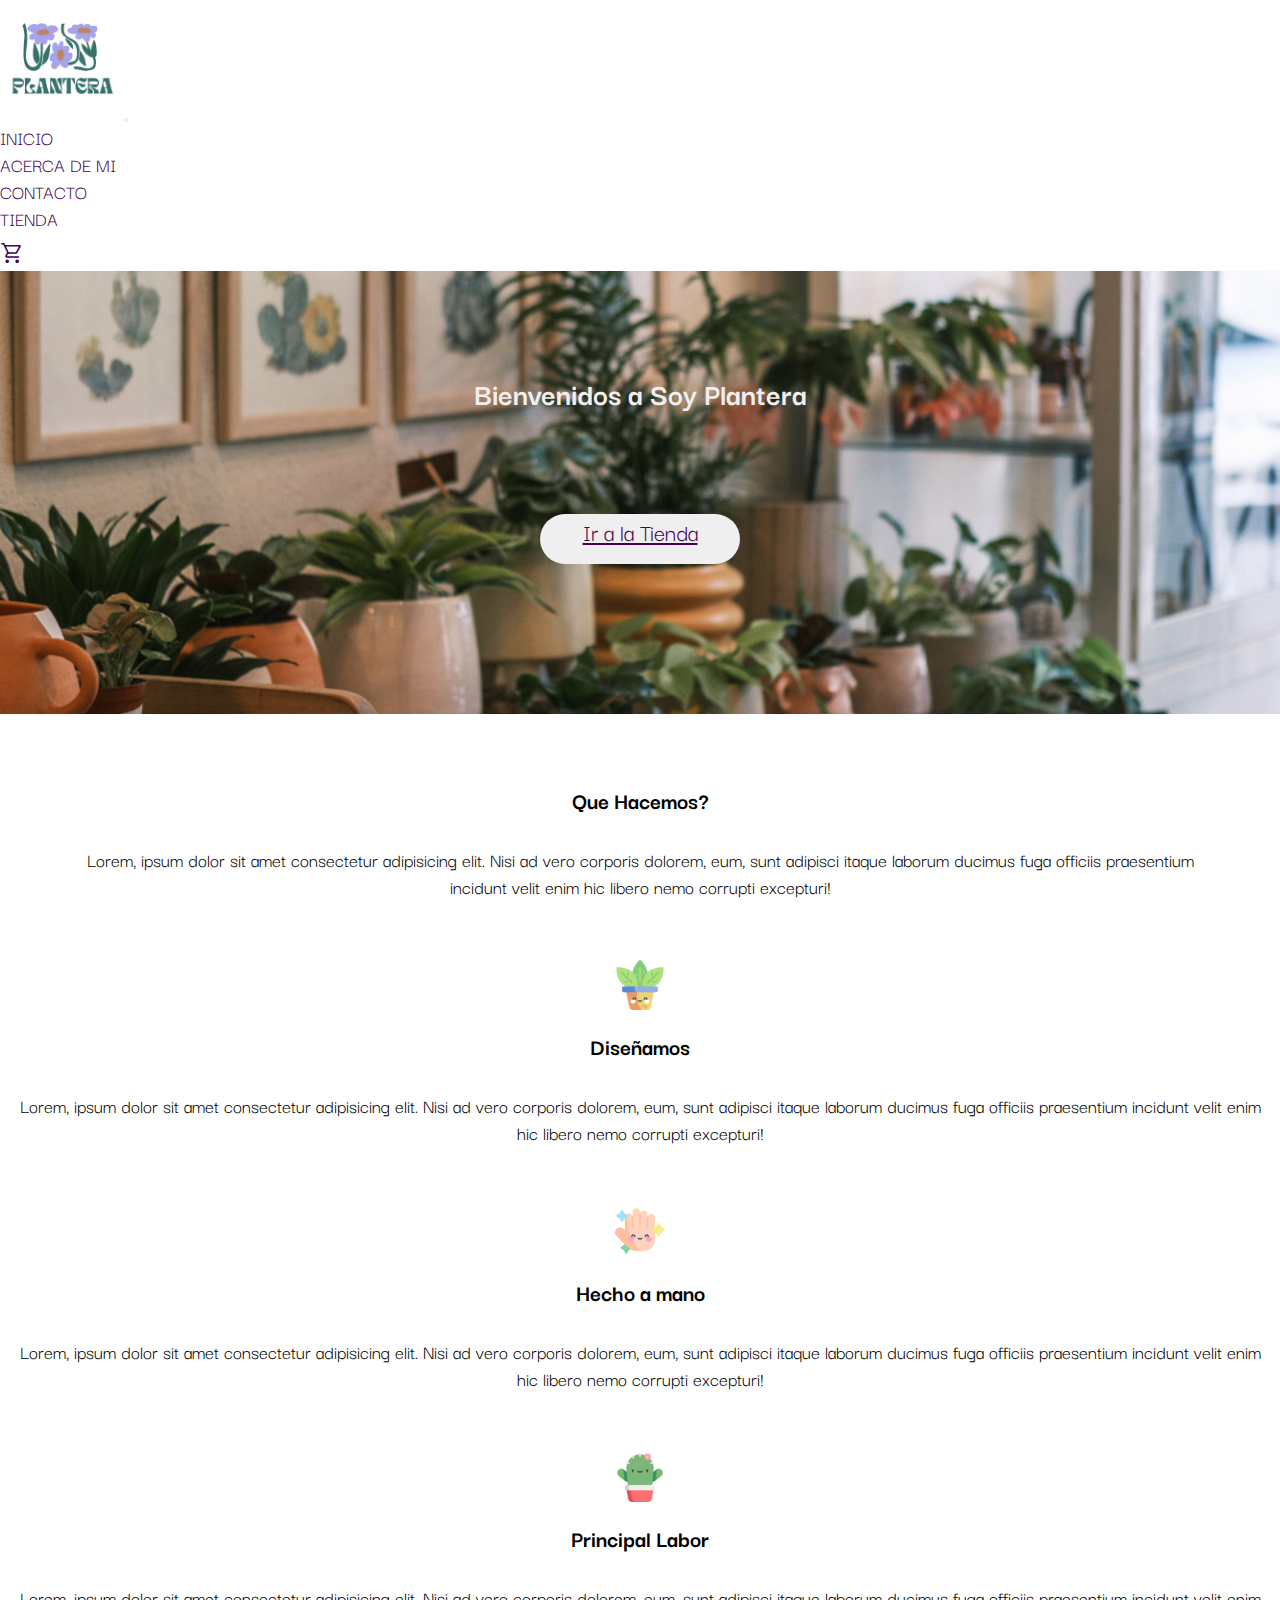
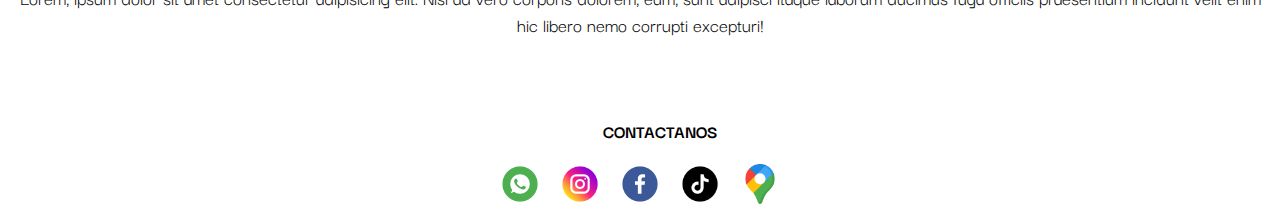
==== commit fa0e9c53: "agregue mixins, if y else" ====
--- a/index.html
+++ b/index.html
@@ -8,7 +8,6 @@
     <!-- CSS only -->
         <link href="https://cdn.jsdelivr.net/npm/bootstrap@5.2.0/dist/css/bootstrap.min.css" rel="stylesheet" integrity="sha384-gH2yIJqKdNHPEq0n4Mqa/HGKIhSkIHeL5AyhkYV8i59U5AR6csBvApHHNl/vI1Bx" crossorigin="anonymous">
     <link rel="stylesheet" href="./css/styles.css">
-    <link rel="stylesheet" href="./css/reset.css">
     <link rel="preconnect" href="https://fonts.googleapis.com">
     <link rel="preconnect" href="https://fonts.gstatic.com" crossorigin>
     <link href="https://fonts.googleapis.com/css2?family=Darker+Grotesque&display=swap" rel="stylesheet">
@@ -51,7 +50,7 @@
         <aside class="indexMain1 row">
             <div class="col-12">
                 <h1>Bienvenidos a Soy Plantera</h1>
-                <a class="button" href="./pages/tienda.html">IR A LA TIENDA</a>
+                <a class="btn botonMain" href="./pages/tienda.html">Ir a la Tienda</a>
             </div>
         </aside>
         <aside class="indexMain2 row">
--- a/css/styles.css
+++ b/css/styles.css
@@ -1,3 +1,15 @@
+.indexMain3, .navFooter ul {
+  display: flex;
+  flex-direction: row;
+  justify-content: center;
+}
+
+.producto, .tiendaProducto, .datos, .formContacto form, .indexMain1 div {
+  display: flex;
+  flex-direction: column;
+  justify-content: center;
+}
+
 * {
   padding: 0;
   margin: 0;
@@ -19,7 +31,7 @@
   font-family: "Darker Grotesque", sans-serif;
   font-size: 20px;
   list-style-type: none;
-  color: #8f0cac;
+  color: #45024f;
 }
 .navbar-nav li a span {
   margin-top: 9px;
@@ -43,11 +55,8 @@
 }
 
 .navFooter ul {
-  display: flex;
-  flex-direction: row;
   flex-wrap: nowrap;
   align-items: center;
-  justify-content: center;
   list-style-type: none;
 }
 
@@ -68,34 +77,14 @@
   background-image: url(../images/macetas-tipos.jpg);
   background-size: cover;
   grid-area: "indexMain1";
-  display: flex;
-  flex-direction: column;
   align-items: center;
 }
 .indexMain1 div h1 {
-  padding: 200px 200px 100px 200px;
-  font-size: 60px;
+  margin: 100px 0px 100px 0px;
   font-family: "Darker Grotesque", sans-serif;
   font-weight: 2000;
-  color: #ffffff;
-  text-align: center;
-}
-
-.button {
-  height: 25px;
-  width: 200px;
-  padding-bottom: 20px;
-  background-color: #ffffff;
-  text-decoration: none;
-  border-radius: 50px;
-  color: #8f0cac;
-  text-align: center;
-  margin-bottom: 200px;
-  transition: all 1.2s ease;
-}
-.button:hover {
-  background-color: #8f0cac;
-  color: #ffffff;
+  color: #efefef;
+  text-align: center;
 }
 
 .indexMain2 div {
@@ -105,10 +94,7 @@
 }
 
 .indexMain3 {
-  display: flex;
-  flex-direction: row;
   flex-wrap: wrap;
-  justify-content: center;
   justify-items: center;
   margin-bottom: 50px;
 }
@@ -169,17 +155,11 @@
 /* MAIN DE ACERCADEMI */
 /* MAIN DE CONTACTO */
 .formContacto form {
-  display: flex;
-  flex-direction: column;
+  align-items: center;
   flex-wrap: nowrap;
-  justify-content: center;
-  align-items: center;
 }
 
 .datos {
-  display: flex;
-  flex-direction: column;
-  justify-content: center;
   align-content: space-between;
   width: 90%;
 }
@@ -191,66 +171,66 @@
 }
 
 ::-moz-placeholder {
-  font-family: Arial, Helvetica, sans-serif;
-  color: #8f0cac;
+  font-family: "Lucida Sans", "Lucida Sans Regular", "Lucida Grande", "Lucida Sans Unicode", Geneva, Verdana, sans-serif;
+  color: #45024f;
   font-size: 18px;
 }
 
 :-ms-input-placeholder {
-  font-family: Arial, Helvetica, sans-serif;
-  color: #8f0cac;
+  font-family: "Lucida Sans", "Lucida Sans Regular", "Lucida Grande", "Lucida Sans Unicode", Geneva, Verdana, sans-serif;
+  color: #45024f;
   font-size: 18px;
 }
 
 ::placeholder {
-  font-family: Arial, Helvetica, sans-serif;
-  color: #8f0cac;
+  font-family: "Lucida Sans", "Lucida Sans Regular", "Lucida Grande", "Lucida Sans Unicode", Geneva, Verdana, sans-serif;
+  color: #45024f;
   font-size: 18px;
 }
 
 @media screen and (max-width: 768px) {
   ::-moz-placeholder {
-    font-family: Arial, Helvetica, sans-serif;
-    color: #8f0cac;
+    font-family: "Lucida Sans", "Lucida Sans Regular", "Lucida Grande", "Lucida Sans Unicode", Geneva, Verdana, sans-serif;
+    color: #45024f;
     font-size: 15px;
   }
   :-ms-input-placeholder {
-    font-family: Arial, Helvetica, sans-serif;
-    color: #8f0cac;
+    font-family: "Lucida Sans", "Lucida Sans Regular", "Lucida Grande", "Lucida Sans Unicode", Geneva, Verdana, sans-serif;
+    color: #45024f;
     font-size: 15px;
   }
   ::placeholder {
-    font-family: Arial, Helvetica, sans-serif;
-    color: #8f0cac;
+    font-family: "Lucida Sans", "Lucida Sans Regular", "Lucida Grande", "Lucida Sans Unicode", Geneva, Verdana, sans-serif;
+    color: #45024f;
     font-size: 15px;
   }
 }
 /* MAIN DE CONTACTO */
 /* MAIN DE TIENDA */
 .tiendaProducto {
-  display: flex;
-  flex-direction: column;
-  align-items: flex-start;
-  justify-content: right;
   transition: 1s;
-}
-.tiendaProducto a {
+  margin-left: -7px;
+}
+.tiendaProducto ul li {
+  list-style-type: none;
+  overflow: hidden;
+}
+.tiendaProducto ul li a {
   font-family: "Darker Grotesque", sans-serif;
   font-size: 22px;
   text-decoration: none;
-  color: #8f0cac;
+  color: #45024f;
   text-align: left;
-  overflow: hidden;
-}
-.tiendaProducto a img {
+}
+.tiendaProducto ul li a img {
   width: 100%;
   height: 100%;
   transition: all 0.5s;
 }
-.tiendaProducto a img:hover {
+.tiendaProducto ul li a img:hover {
   transform: scale(1.2);
 }
-.tiendaProducto a img:active {
+.tiendaProducto ul li a img:active {
   opacity: 0.5;
 }
 
@@ -260,24 +240,60 @@
   text-align: left;
   font-family: "Darker Grotesque", sans-serif;
   margin-top: 30px;
-  display: flex;
-  flex-direction: column;
-  justify-content: center;
   align-items: stretch;
 }
 
 /* MAIN DE PRODUCTOS */
-.botones input {
-  font-size: 20px;
-  margin: 20px;
-  padding: 10px;
-  border-radius: 30px;
-  border: none;
-  color: #8f0cac;
-  background-color: #ececec;
-  transition: 0.75s;
-}
-.botones input:hover {
-  background-color: #8f0cac;
-  color: #ffffff;
+.botonesContacto {
+  border: none;
+  height: 45px;
+  width: 100px;
+  background-color: #efefef;
+  border-radius: 50px;
+  color: #45024f;
+  text-align: center;
+  font-family: "Darker Grotesque", sans-serif;
+  font-size: 25px;
+  margin-bottom: 0px;
+  transition: all 0.8s ease;
+}
+.botonesContacto:hover {
+  background-color: #45024f;
+  color: #efefef;
+}
+
+.botonMain {
+  border: none;
+  height: 50px;
+  width: 200px;
+  background-color: #efefef;
+  border-radius: 50px;
+  color: #45024f;
+  text-align: center;
+  font-family: "Darker Grotesque", sans-serif;
+  font-size: 25px;
+  margin-bottom: 150px;
+  transition: all 0.8s ease;
+}
+.botonMain:hover {
+  background-color: #45024f;
+  color: #efefef;
+}
+
+.botonComprar {
+  border: none;
+  height: 45px;
+  width: auto;
+  background-color: #efefef;
+  border-radius: 50px;
+  color: #45024f;
+  text-align: center;
+  font-family: "Darker Grotesque", sans-serif;
+  font-size: 25px;
+  margin-bottom: 0px;
+  transition: all 0.8s ease;
+}
+.botonComprar:hover {
+  background-color: #45024f;
+  color: #efefef;
 }/*# sourceMappingURL=styles.css.map */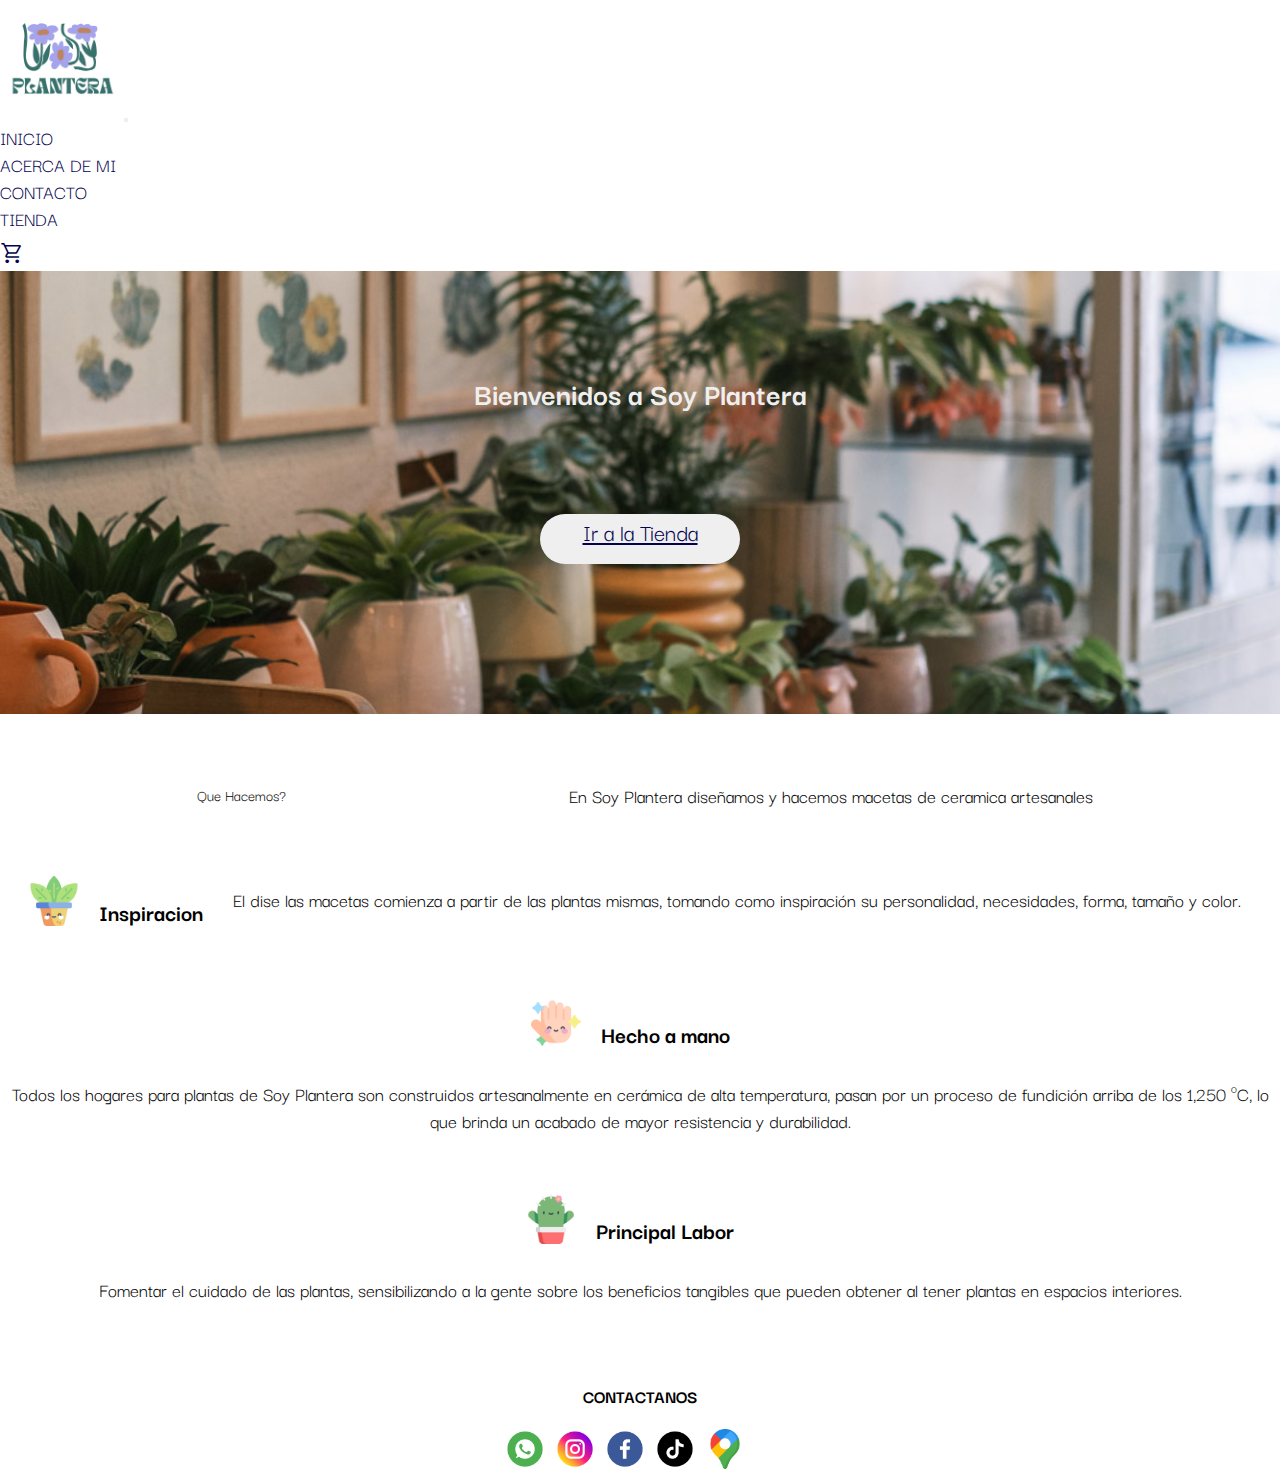
==== commit 4ac718f3: "arregle el footer y el header" ====
--- a/index.html
+++ b/index.html
@@ -4,6 +4,8 @@
     <meta charset="UTF-8">
     <meta http-equiv="X-UA-Compatible" content="IE=edge">
     <meta name="viewport" content="width=device-width, initial-scale=1.0">
+    <meta name="description" content="pagina Principal de venta de macetas">
+    <meta name="keywords" content="CERAMICA, MACETAS, DECORACION, ARCILLA, ARTE, ESCULTURAS, CLAY">
     <link rel="shorcut icon" href="images/WatercolorLogo.png">
     <!-- CSS only -->
         <link href="https://cdn.jsdelivr.net/npm/bootstrap@5.2.0/dist/css/bootstrap.min.css" rel="stylesheet" integrity="sha384-gH2yIJqKdNHPEq0n4Mqa/HGKIhSkIHeL5AyhkYV8i59U5AR6csBvApHHNl/vI1Bx" crossorigin="anonymous">
@@ -55,30 +57,30 @@
         </aside>
         <aside class="indexMain2 row">
             <div class="col-12">
-                <h2 class="titulos">Que Hacemos?</h2>
-                <p class="parrafos">Lorem, ipsum dolor sit amet consectetur adipisicing elit. Nisi ad vero corporis dolorem, eum, sunt adipisci itaque laborum ducimus fuga officiis praesentium incidunt velit enim hic libero nemo corrupti excepturi!</p>
+                <label class="titulos fs-2">Que Hacemos?</label>
+                <p class="parrafos fs-5">En Soy Plantera diseñamos y hacemos macetas de ceramica artesanales</p>
             </div>
         </aside>
         <aside class="row">
             <div class="col-md-4 col-sm-12 indexMain3">
                 <img class="indexEmojis" src="./images/emojis/plant.png" alt="planta con carita feliz"/>
-                <h2 class="titulos">Diseñamos</h2>
-                <p class="parrafos">Lorem, ipsum dolor sit amet consectetur adipisicing elit. Nisi ad vero corporis dolorem, eum, sunt adipisci itaque laborum ducimus fuga officiis praesentium incidunt velit enim hic libero nemo corrupti excepturi!</p>
+                <h2 class="titulos">Inspiracion</h2>
+                <p class="parrafos">El dise las macetas comienza a partir de las plantas mismas, tomando como inspiración su personalidad, necesidades, forma, tamaño y color.</p>
             </div>
             <div class="col-md-4 col-sm-12 indexMain3">
                 <img class="indexEmojis" src="./images/emojis/hand.png" alt="mano con carita feliz"/>
                 <h2 class="titulos">Hecho a mano</h2>
-                <p class="parrafos">Lorem, ipsum dolor sit amet consectetur adipisicing elit. Nisi ad vero corporis dolorem, eum, sunt adipisci itaque laborum ducimus fuga officiis praesentium incidunt velit enim hic libero nemo corrupti excepturi!</p>
+                <p class="parrafos">Todos los hogares para plantas de Soy Plantera son construidos artesanalmente en cerámica de alta temperatura, pasan por un proceso de fundición arriba de los 1,250 ºC, lo que brinda un acabado de mayor resistencia y durabilidad.</p>
             </div>
             <div class="col-md-4 col-sm-12 indexMain3">
                 <img class="indexEmojis" src="./images/emojis/cactus.png" alt="cactus con carita feliz"/>
                 <h2 class="titulos">Principal Labor</h2>
-                <p class="parrafos">Lorem, ipsum dolor sit amet consectetur adipisicing elit. Nisi ad vero corporis dolorem, eum, sunt adipisci itaque laborum ducimus fuga officiis praesentium incidunt velit enim hic libero nemo corrupti excepturi!</p>
+                <p class="parrafos">Fomentar el cuidado de las plantas, sensibilizando a la gente sobre los beneficios tangibles que pueden obtener al tener plantas en espacios interiores.</p>
             </div>    
         </aside>
     </main>    
     <footer class="container-fluid">
-        <div class="row footer">
+        <div>
             <h3 class="titulos col-12">CONTACTANOS</h3>
             <nav class="navFooter col-12">
                 <ul>
--- a/css/styles.css
+++ b/css/styles.css
@@ -1,18 +1,13 @@
-.indexMain3, .navFooter ul {
+.indexMain3, .indexMain2 div, .navFooter ul {
   display: flex;
   flex-direction: row;
   justify-content: center;
 }
 
-.producto, .tiendaProducto, .datos, .formContacto form, .indexMain1 div {
+.producto, .tiendaProducto, .datos, .formContacto form, .indexMain1 div, .footer {
   display: flex;
   flex-direction: column;
   justify-content: center;
-}
-
-* {
-  padding: 0;
-  margin: 0;
 }
 
 /*ICONOS */
@@ -31,7 +26,7 @@
   font-family: "Darker Grotesque", sans-serif;
   font-size: 20px;
   list-style-type: none;
-  color: #45024f;
+  color: #03024f;
 }
 .navbar-nav li a span {
   margin-top: 9px;
@@ -42,28 +37,22 @@
 
 /*HEADER*/
 /* FOOTER */
-.footer {
-  display: flex;
-  flex-direction: column;
-  align-items: stretch;
-}
-
 .encabezadoFooter {
+  margin-top: 20px;
   padding: 20px;
   font-size: 25px;
   font-family: "Darker Grotesque", sans-serif;
 }
 
 .navFooter ul {
-  flex-wrap: nowrap;
-  align-items: center;
   list-style-type: none;
+  margin-right: 30px;
 }
 
 .navFooter-item a img {
   height: 40px;
   width: 40px;
-  margin: 0px 10px 0px 10px;
+  margin: 0px 5px 0px 5px;
   transition: all 0.2s;
 }
 .navFooter-item a img:hover {
@@ -88,9 +77,8 @@
 }
 
 .indexMain2 div {
-  display: flex;
-  flex-wrap: nowrap;
-  padding: 50px 50px 50px 50px;
+  justify-content: space-around;
+  align-items: center;
 }
 
 .indexMain3 {
@@ -102,7 +90,7 @@
 .titulos {
   font-family: "Darker Grotesque", sans-serif;
   padding: 20px;
-  width: 100%;
+  width: auto;
   text-align: center;
 }
 
@@ -172,36 +160,36 @@
 
 ::-moz-placeholder {
   font-family: "Lucida Sans", "Lucida Sans Regular", "Lucida Grande", "Lucida Sans Unicode", Geneva, Verdana, sans-serif;
-  color: #45024f;
+  color: #03024f;
   font-size: 18px;
 }
 
 :-ms-input-placeholder {
   font-family: "Lucida Sans", "Lucida Sans Regular", "Lucida Grande", "Lucida Sans Unicode", Geneva, Verdana, sans-serif;
-  color: #45024f;
+  color: #03024f;
   font-size: 18px;
 }
 
 ::placeholder {
   font-family: "Lucida Sans", "Lucida Sans Regular", "Lucida Grande", "Lucida Sans Unicode", Geneva, Verdana, sans-serif;
-  color: #45024f;
+  color: #03024f;
   font-size: 18px;
 }
 
 @media screen and (max-width: 768px) {
   ::-moz-placeholder {
     font-family: "Lucida Sans", "Lucida Sans Regular", "Lucida Grande", "Lucida Sans Unicode", Geneva, Verdana, sans-serif;
-    color: #45024f;
+    color: #03024f;
     font-size: 15px;
   }
   :-ms-input-placeholder {
     font-family: "Lucida Sans", "Lucida Sans Regular", "Lucida Grande", "Lucida Sans Unicode", Geneva, Verdana, sans-serif;
-    color: #45024f;
+    color: #03024f;
     font-size: 15px;
   }
   ::placeholder {
     font-family: "Lucida Sans", "Lucida Sans Regular", "Lucida Grande", "Lucida Sans Unicode", Geneva, Verdana, sans-serif;
-    color: #45024f;
+    color: #03024f;
     font-size: 15px;
   }
 }
@@ -219,7 +207,7 @@
   font-family: "Darker Grotesque", sans-serif;
   font-size: 22px;
   text-decoration: none;
-  color: #45024f;
+  color: #03024f;
   text-align: left;
 }
 .tiendaProducto ul li a img {
@@ -250,7 +238,7 @@
   width: 100px;
   background-color: #efefef;
   border-radius: 50px;
-  color: #45024f;
+  color: #03024f;
   text-align: center;
   font-family: "Darker Grotesque", sans-serif;
   font-size: 25px;
@@ -258,7 +246,7 @@
   transition: all 0.8s ease;
 }
 .botonesContacto:hover {
-  background-color: #45024f;
+  background-color: #03024f;
   color: #efefef;
 }
 
@@ -268,7 +256,7 @@
   width: 200px;
   background-color: #efefef;
   border-radius: 50px;
-  color: #45024f;
+  color: #03024f;
   text-align: center;
   font-family: "Darker Grotesque", sans-serif;
   font-size: 25px;
@@ -276,7 +264,7 @@
   transition: all 0.8s ease;
 }
 .botonMain:hover {
-  background-color: #45024f;
+  background-color: #03024f;
   color: #efefef;
 }
 
@@ -286,7 +274,7 @@
   width: auto;
   background-color: #efefef;
   border-radius: 50px;
-  color: #45024f;
+  color: #03024f;
   text-align: center;
   font-family: "Darker Grotesque", sans-serif;
   font-size: 25px;
@@ -294,6 +282,17 @@
   transition: all 0.8s ease;
 }
 .botonComprar:hover {
-  background-color: #45024f;
-  color: #efefef;
+  background-color: #03024f;
+  color: #efefef;
+}
+
+* {
+  padding: 0;
+  margin: 0;
+}
+
+body {
+  width: 100%;
+  overflow-x: hidden;
+  position: relative;
 }/*# sourceMappingURL=styles.css.map */